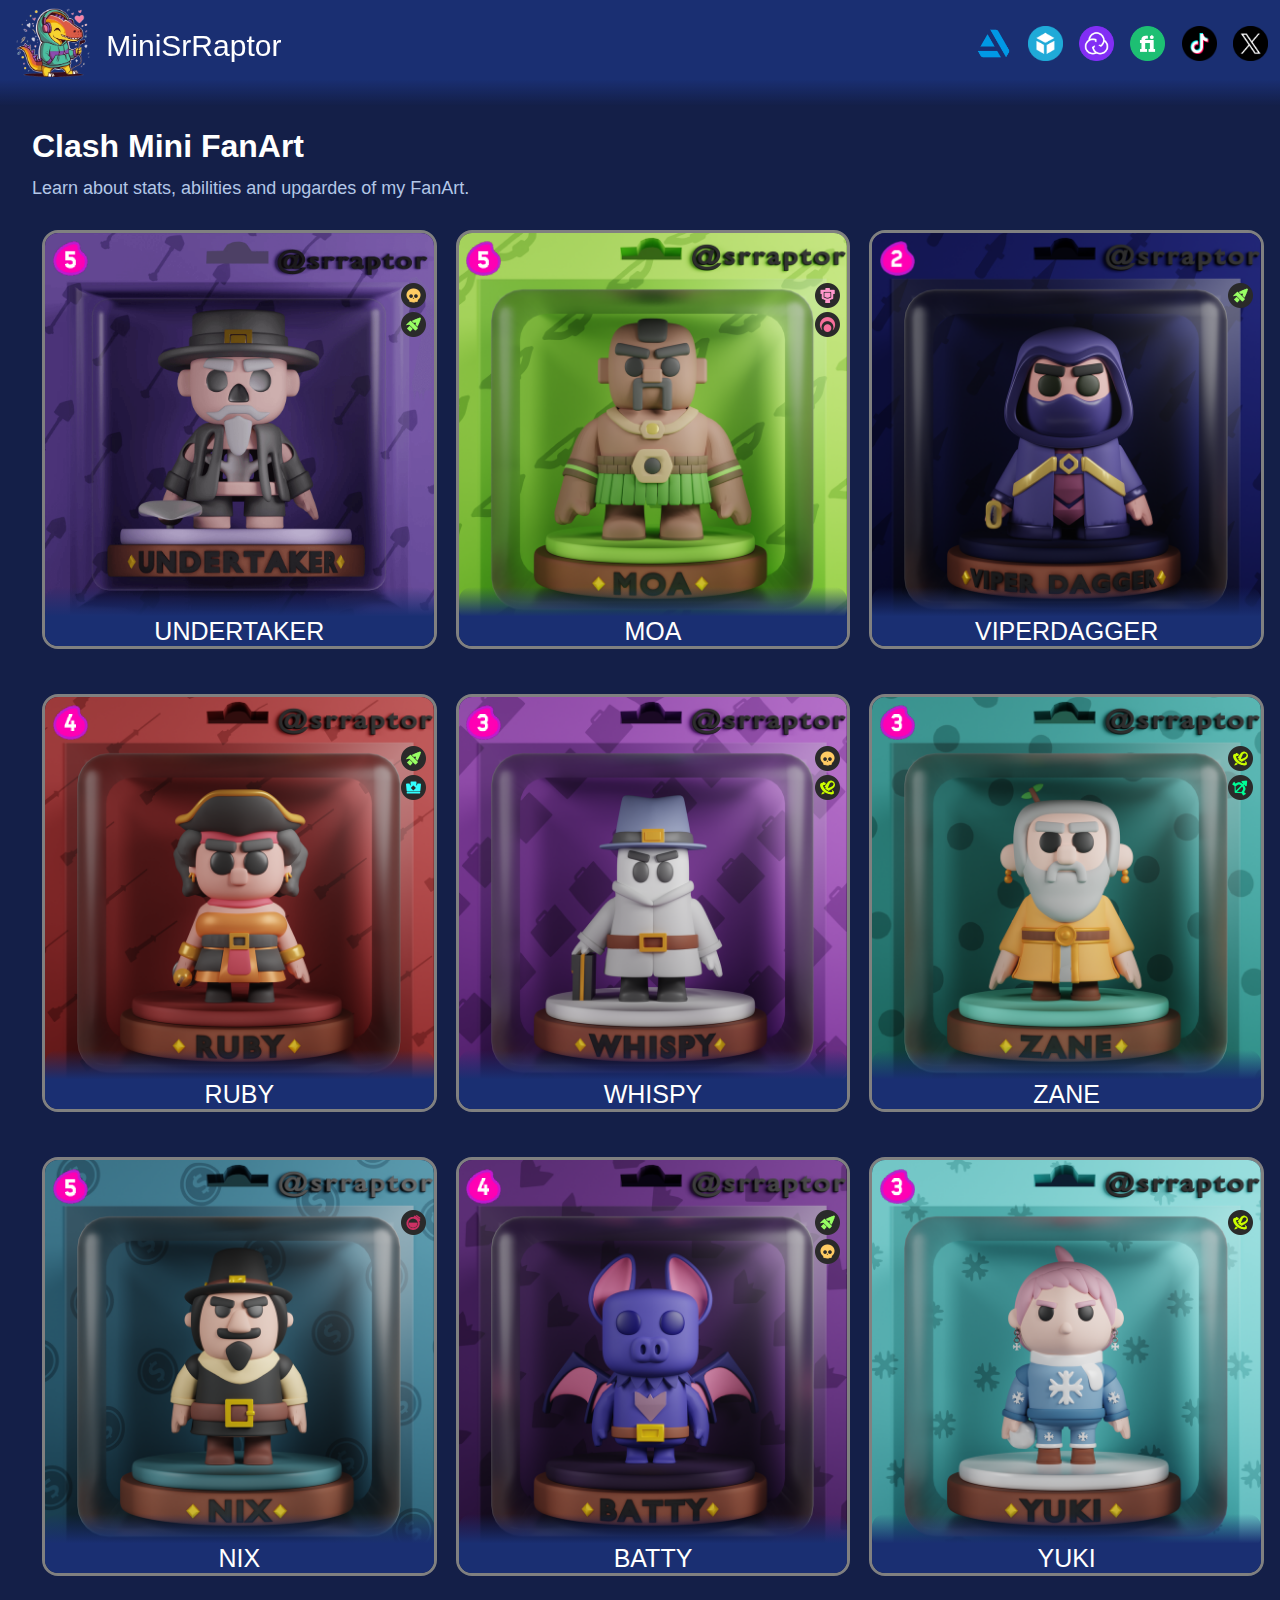
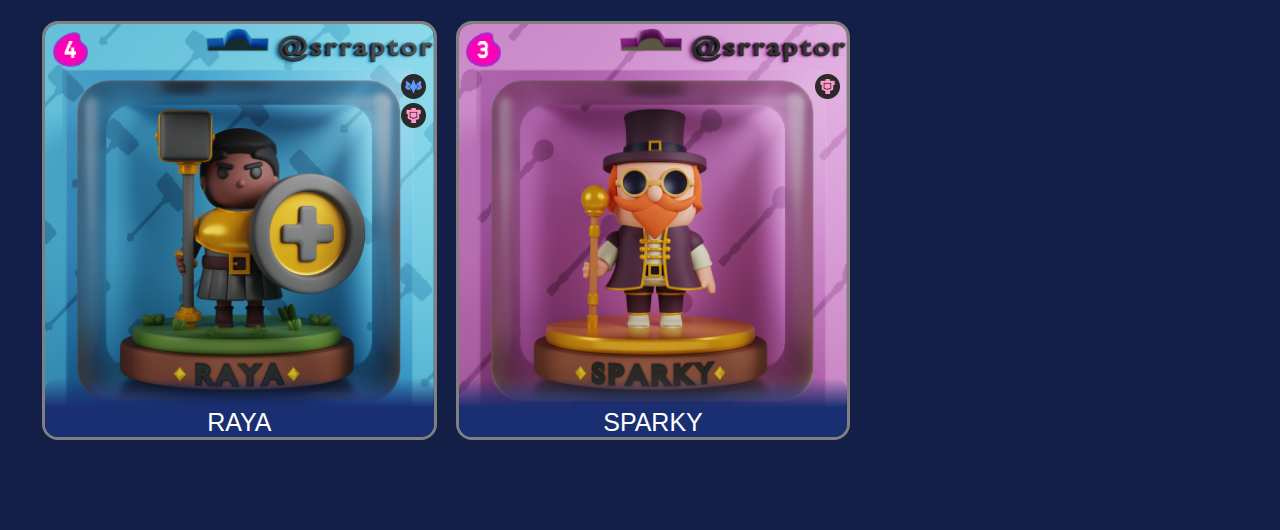
==== index.html @ 9aed003c "Initial Commit" ====
<!DOCTYPE html>
<html lang="en">
    <head>
        <meta charset="UTF-8">
        <meta name="viewport" content="width=device-width, initial-scale=1.0">
        <title>MiniSrRaptor</title>
        <link rel="stylesheet" href="style.css">
    </head>
    <body>
        <header>
            <nav>
                <ul>
                    <li><img src="img/Logo.png"></li>
                    <li>MiniSrRaptor</li>
                    <li class="socialnetwork-container">
                        <a href="https://www.artstation.com/minisrraptor"><img src="img/artstation.png" class="socialnetwork"></a>
                        <a href="https://sketchfab.com/minisrraptor/models"><img src="img/sketchfab.png" class="socialnetwork"></a>
                        <a href="https://cults3d.com/en/users/MiniSrRaptor/3d-models"><img src="img/cults3d.png" class="socialnetwork"></a>
                        <a href="https://www.fiverr.com/users/srraptor"><img src="img/fiverr.png" class="socialnetwork"></a>
                        <a href="https://www.tiktok.com/@minisrraptor2"><img src="img/tiktok.png" class="socialnetwork"></a>
                        <a href="https://twitter.com/MiniSrRaptor"><img src="img/x.png" class="socialnetwork"></a>
                    </li>
                </ul>
            </nav>
        </header>

        <main>
            <section>
                <h1>Clash Mini FanArt</h1>
                <p>Learn about stats, abilities and upgardes of my FanArt.</p>
            </section>

            <section id="miniBox">
                <div class="character">
                    <img src="img/Undertaker.png" class="mini">
                    <div class="elixir">
                        <img src="img/elixir5.png">
                    </div>
                    <div class="class">
                        <img src="img/undead.png">
                        <img src="img/rogue.png">
                    </div>
                    <div class="miniName">UNDERTAKER</div>
                </div>

                <div class="character">
                    <img src="img/Moa.png" class="mini">
                    <div class="elixir">
                        <img src="img/elixir5.png">
                    </div>
                    <div class="class">
                        <img src="img/clan.png">
                        <img src="img/specialist.png">
                    </div>
                    <div class="miniName">MOA</div>
                </div>

                <div class="character">
                    <img src="img/ViperDagger.png" class="mini">
                    <div class="elixir">
                        <img src="img/elixir2.png">
                    </div>
                    <div class="class">
                        <img src="img/rogue.png">
                    </div>
                    <div class="miniName">VIPERDAGGER</div>
                </div>

                <div class="character">
                    <img src="img/Ruby.png" class="mini">
                    <div class="elixir">
                        <img src="img/elixir4.png">
                    </div>
                    <div class="class">
                        <img src="img/rogue.png">
                        <img src="img/royal.png">
                    </div>
                    <div class="miniName">RUBY</div>
                </div>

                <div class="character">
                    <img src="img/Whispy.png" class="mini">
                    <div class="elixir">
                        <img src="img/elixir3.png">
                    </div>
                    <div class="class">
                        <img src="img/undead.png">
                        <img src="img/mage.png">
                    </div>
                    <div class="miniName">WHISPY</div>
                </div>

                <div class="character">
                    <img src="img/Zane.png" class="mini">
                    <div class="elixir">
                        <img src="img/elixir3.png">
                    </div>
                    <div class="class">
                        <img src="img/mage.png">
                        <img src="img/ranger.png">
                    </div>
                    <div class="miniName">ZANE</div>
                </div>

                <div class="character">
                    <img src="img/Nix.png" class="mini">
                    <div class="elixir">
                        <img src="img/elixir5.png">
                    </div>
                    <div class="class">
                        <img src="img/elixir.png">
                    </div>
                    <div class="miniName">NIX</div>
                </div>

                <div class="character">
                    <img src="img/Batty.png" class="mini">
                    <div class="elixir">
                        <img src="img/elixir4.png">
                    </div>
                    <div class="class">
                        <img src="img/rogue.png">
                        <img src="img/undead.png">
                    </div>
                    <div class="miniName">BATTY</div>
                </div>

                <div class="character">
                    <img src="img/Yuki.png" class="mini">
                    <div class="elixir">
                        <img src="img/elixir3.png">
                    </div>
                    <div class="class">
                        <img src="img/mage.png">
                    </div>
                    <div class="miniName">YUKI</div>
                </div>

                <div class="character">
                    <img src="img/Raya.png" class="mini">
                    <div class="elixir">
                        <img src="img/elixir4.png">
                    </div>
                    <div class="class">
                        <img src="img/saint.png">
                        <img src="img/clan.png">
                    </div>
                    <div class="miniName">RAYA</div>
                </div>

                <div class="character">
                    <img src="img/Sparky.png" class="mini">
                    <div class="elixir">
                        <img src="img/elixir3.png">
                    </div>
                    <div class="class">
                        <img src="img/clan.png">
                    </div>
                    <div class="miniName">SPARKY</div>
                </div>
            </section>
        </main>
    </body>
</html>
---- style.css ----
body{
    background-color: #141f48;
    font-family: star cartoon, Arial, sans-serif;
    margin: 0;
    padding: 0;
}
header{
    color: white;
    padding: 8px;
    position: fixed;
    width: 100%;
    height: 10%;
    background: linear-gradient(to bottom, #1a2f72 75%, transparent);
    z-index: 1;
}
nav ul{
    list-style: none;
    margin: 0px;
    padding: 0px;
    font-size: 30px;
}
ul img{
    width: 90px;
}
.socialnetwork-container {
    position: absolute;
    right: 0;
    margin-top: 18px;
    margin-right: 28px;
}
.socialnetwork {
    width: 35px;
    margin-left: 8px;
}
nav li{
    display:inline;
    vertical-align: middle;
}
nav a{
    color: white;
    text-decoration: none;
}
main{
    padding: 64px 32px;
}
section{
    margin-bottom: 16px;
    color:white;
}
main section:first-child{
    margin-top: 64px;
}
section p{
    color: #b3c7e7;
    margin-top: 0px;
}

h1{
    font-size: 32px;
    margin-bottom: 10px;
}
p{
    font-size: 18px;
    line-height: 1.5;
}
#miniBox{
    display: grid;
    grid-template-columns: repeat(auto-fill, minmax(290px, 1fr));
    grid-gap: 25px;
}
.character{
    width:  100%;
    margin: 10px;
    border: solid 3px grey;
    border-radius: 16px;
    position:relative;
}
.mini{
    width:  100%;
    border-radius: 13px;
    margin-bottom: 20px;
}
.class{
    border: none;
    position: absolute;
    display: flex;
    flex-direction: column;
    top:12%;
    right: 2%;
}
.class img{
    width: 25px;
    margin-left: 40px;
    margin-bottom: 4px;
}
.elixir{
    border: none;
    position: absolute;
    top: 2%;
    left: 2%;
}
.elixir img{
    width: 35px;
    margin-right: 40px;
}
.miniName{
    padding-top: 30px;
    text-align: center;
    position: absolute;
    font-size: 25px;
    border-radius: 13px;
    bottom: 0;
    width: 100%;
    background: linear-gradient(to top, #1a2f72 50%, transparent);
}
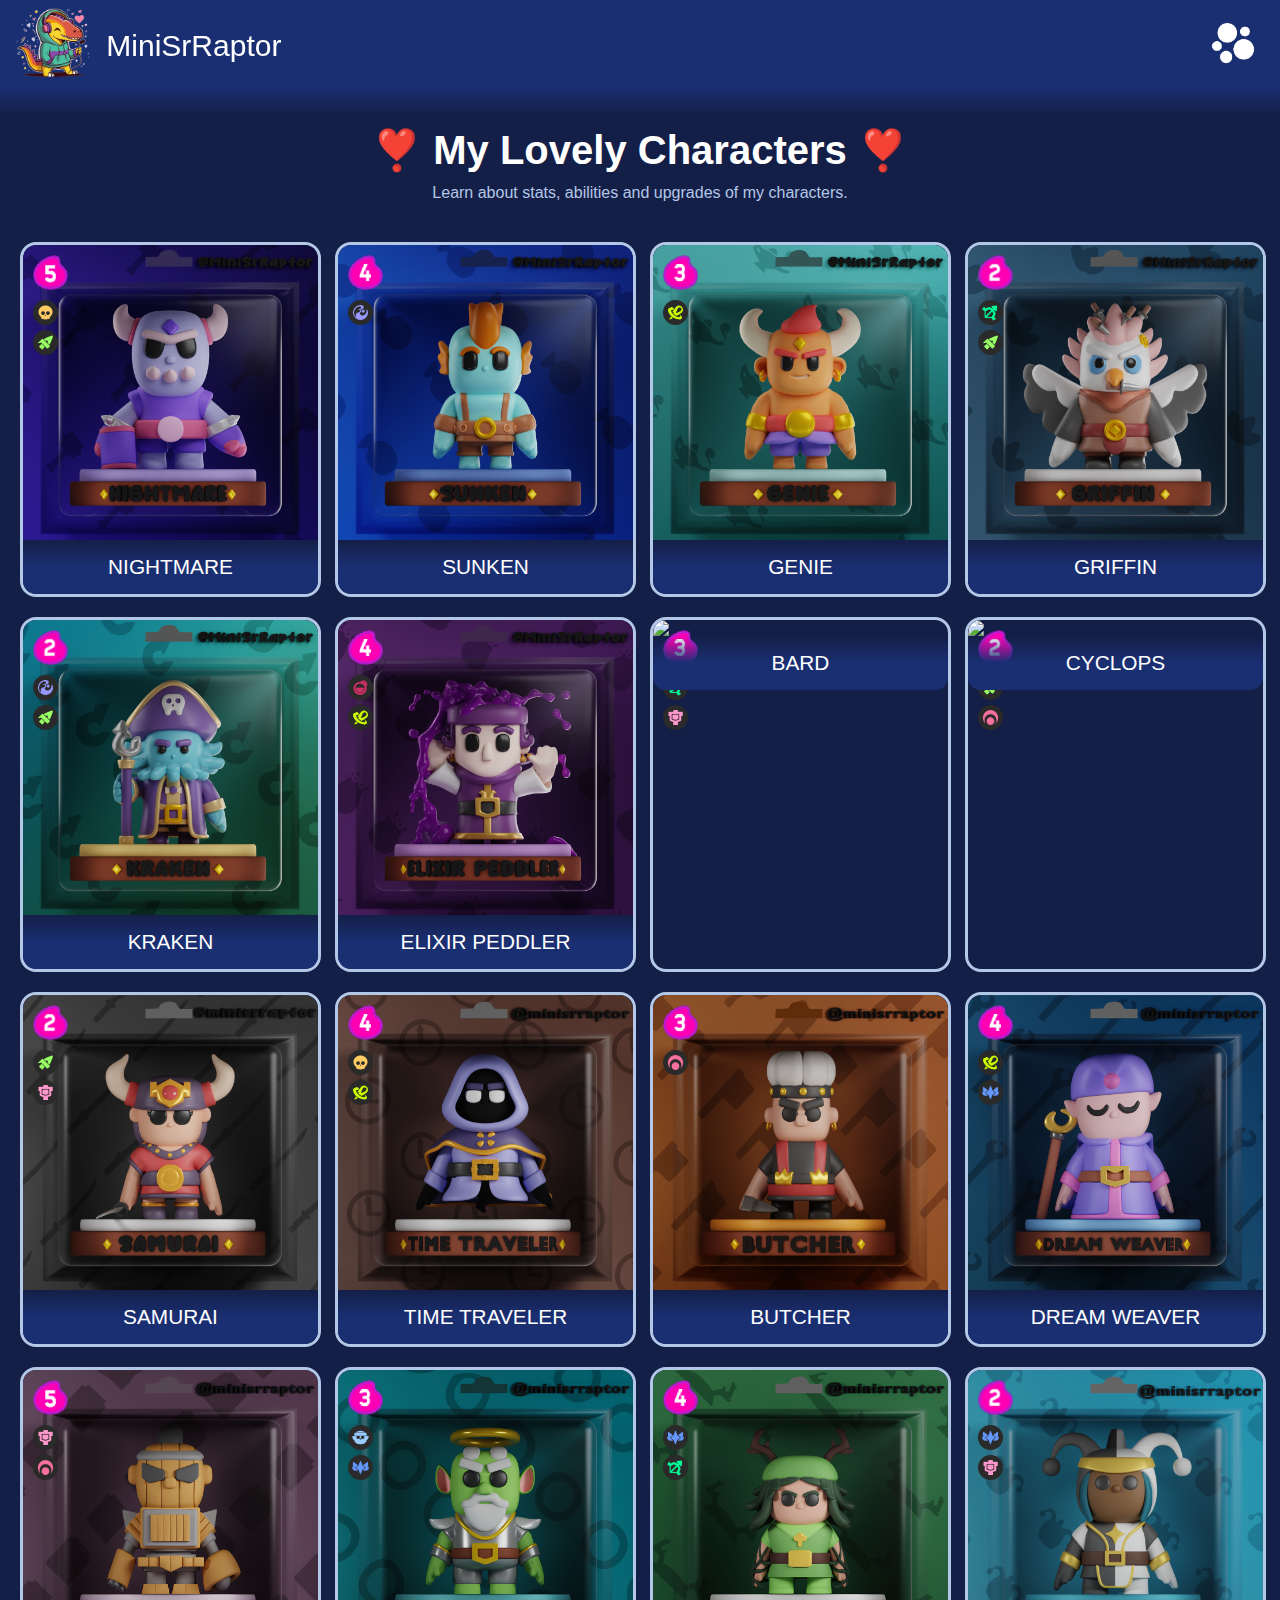
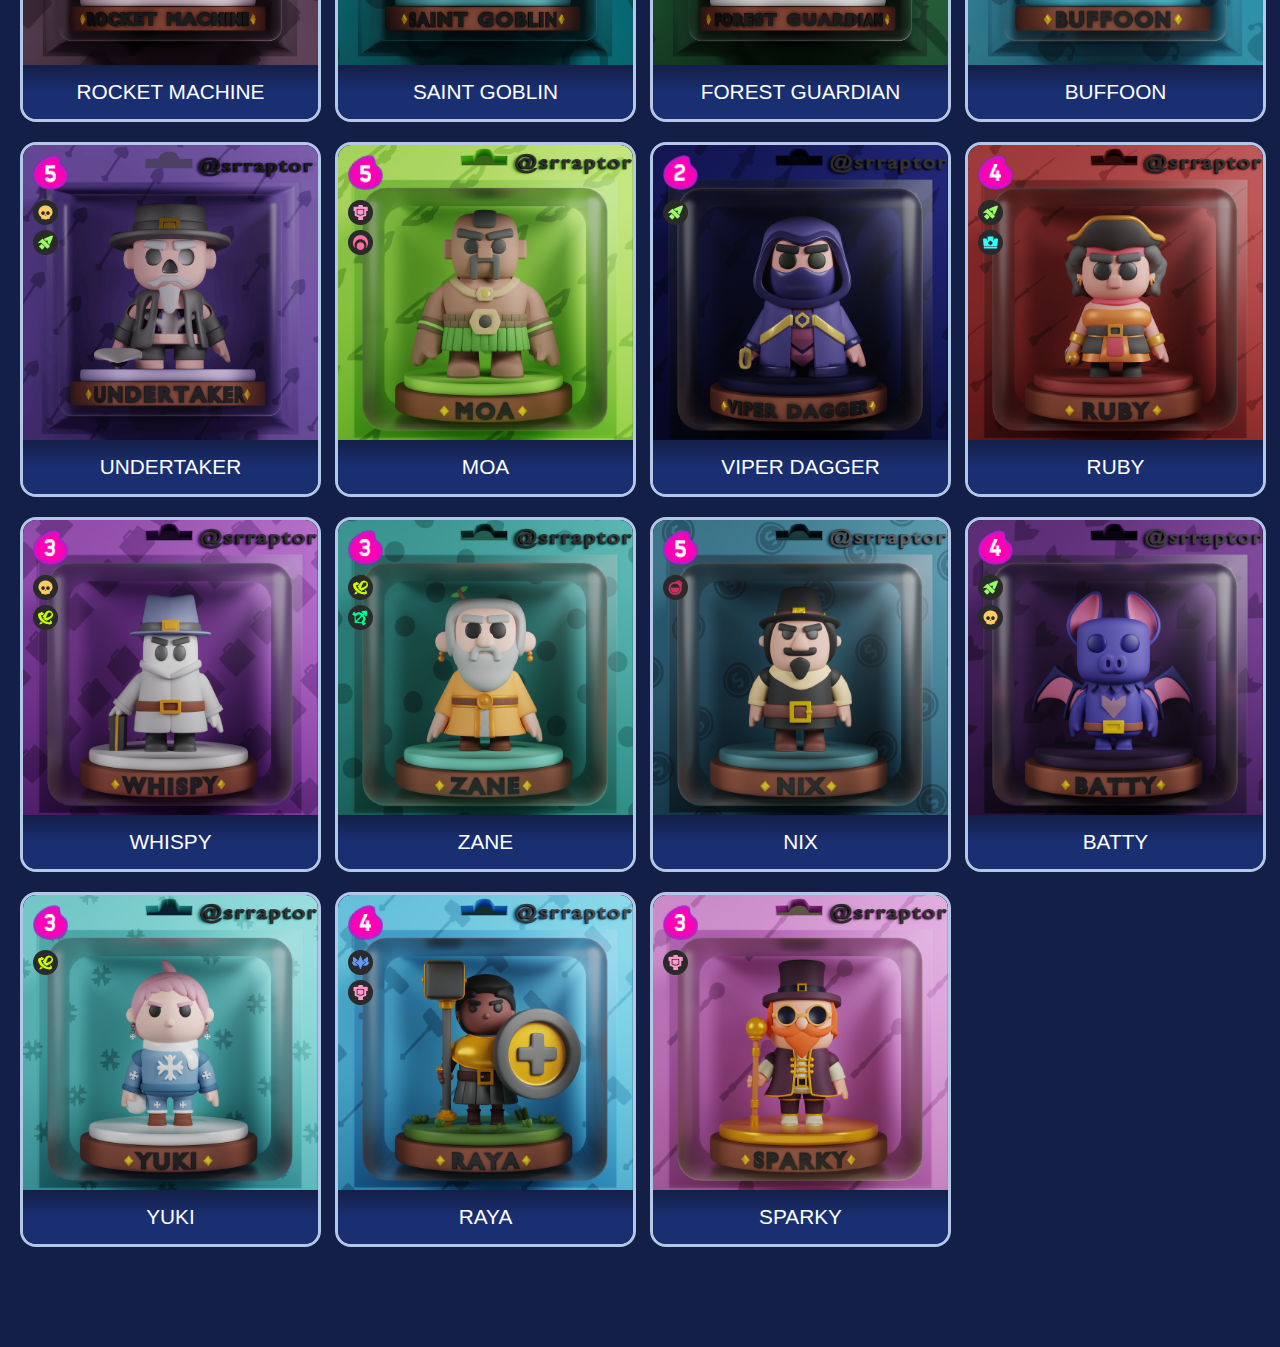
==== commit 357edaad: "Basic java funtionality to charge all characters" ====
--- a/index.html
+++ b/index.html
@@ -1,164 +1,232 @@
-<!DOCTYPE html>
-<html lang="en">
-    <head>
-        <meta charset="UTF-8">
-        <meta name="viewport" content="width=device-width, initial-scale=1.0">
-        <title>MiniSrRaptor</title>
-        <link rel="stylesheet" href="style.css">
-    </head>
-    <body>
-        <header>
-            <nav>
-                <ul>
-                    <li><img src="img/Logo.png"></li>
-                    <li>MiniSrRaptor</li>
-                    <li class="socialnetwork-container">
-                        <a href="https://www.artstation.com/minisrraptor"><img src="img/artstation.png" class="socialnetwork"></a>
-                        <a href="https://sketchfab.com/minisrraptor/models"><img src="img/sketchfab.png" class="socialnetwork"></a>
-                        <a href="https://cults3d.com/en/users/MiniSrRaptor/3d-models"><img src="img/cults3d.png" class="socialnetwork"></a>
-                        <a href="https://www.fiverr.com/users/srraptor"><img src="img/fiverr.png" class="socialnetwork"></a>
-                        <a href="https://www.tiktok.com/@minisrraptor2"><img src="img/tiktok.png" class="socialnetwork"></a>
-                        <a href="https://twitter.com/MiniSrRaptor"><img src="img/x.png" class="socialnetwork"></a>
-                    </li>
-                </ul>
-            </nav>
-        </header>
-
-        <main>
-            <section>
-                <h1>Clash Mini FanArt</h1>
-                <p>Learn about stats, abilities and upgardes of my FanArt.</p>
-            </section>
-
-            <section id="miniBox">
-                <div class="character">
-                    <img src="img/Undertaker.png" class="mini">
-                    <div class="elixir">
-                        <img src="img/elixir5.png">
-                    </div>
-                    <div class="class">
-                        <img src="img/undead.png">
-                        <img src="img/rogue.png">
-                    </div>
-                    <div class="miniName">UNDERTAKER</div>
-                </div>
-
-                <div class="character">
-                    <img src="img/Moa.png" class="mini">
-                    <div class="elixir">
-                        <img src="img/elixir5.png">
-                    </div>
-                    <div class="class">
-                        <img src="img/clan.png">
-                        <img src="img/specialist.png">
-                    </div>
-                    <div class="miniName">MOA</div>
-                </div>
-
-                <div class="character">
-                    <img src="img/ViperDagger.png" class="mini">
-                    <div class="elixir">
-                        <img src="img/elixir2.png">
-                    </div>
-                    <div class="class">
-                        <img src="img/rogue.png">
-                    </div>
-                    <div class="miniName">VIPERDAGGER</div>
-                </div>
-
-                <div class="character">
-                    <img src="img/Ruby.png" class="mini">
-                    <div class="elixir">
-                        <img src="img/elixir4.png">
-                    </div>
-                    <div class="class">
-                        <img src="img/rogue.png">
-                        <img src="img/royal.png">
-                    </div>
-                    <div class="miniName">RUBY</div>
-                </div>
-
-                <div class="character">
-                    <img src="img/Whispy.png" class="mini">
-                    <div class="elixir">
-                        <img src="img/elixir3.png">
-                    </div>
-                    <div class="class">
-                        <img src="img/undead.png">
-                        <img src="img/mage.png">
-                    </div>
-                    <div class="miniName">WHISPY</div>
-                </div>
-
-                <div class="character">
-                    <img src="img/Zane.png" class="mini">
-                    <div class="elixir">
-                        <img src="img/elixir3.png">
-                    </div>
-                    <div class="class">
-                        <img src="img/mage.png">
-                        <img src="img/ranger.png">
-                    </div>
-                    <div class="miniName">ZANE</div>
-                </div>
-
-                <div class="character">
-                    <img src="img/Nix.png" class="mini">
-                    <div class="elixir">
-                        <img src="img/elixir5.png">
-                    </div>
-                    <div class="class">
-                        <img src="img/elixir.png">
-                    </div>
-                    <div class="miniName">NIX</div>
-                </div>
-
-                <div class="character">
-                    <img src="img/Batty.png" class="mini">
-                    <div class="elixir">
-                        <img src="img/elixir4.png">
-                    </div>
-                    <div class="class">
-                        <img src="img/rogue.png">
-                        <img src="img/undead.png">
-                    </div>
-                    <div class="miniName">BATTY</div>
-                </div>
-
-                <div class="character">
-                    <img src="img/Yuki.png" class="mini">
-                    <div class="elixir">
-                        <img src="img/elixir3.png">
-                    </div>
-                    <div class="class">
-                        <img src="img/mage.png">
-                    </div>
-                    <div class="miniName">YUKI</div>
-                </div>
-
-                <div class="character">
-                    <img src="img/Raya.png" class="mini">
-                    <div class="elixir">
-                        <img src="img/elixir4.png">
-                    </div>
-                    <div class="class">
-                        <img src="img/saint.png">
-                        <img src="img/clan.png">
-                    </div>
-                    <div class="miniName">RAYA</div>
-                </div>
-
-                <div class="character">
-                    <img src="img/Sparky.png" class="mini">
-                    <div class="elixir">
-                        <img src="img/elixir3.png">
-                    </div>
-                    <div class="class">
-                        <img src="img/clan.png">
-                    </div>
-                    <div class="miniName">SPARKY</div>
-                </div>
-            </section>
-        </main>
-    </body>
+<!DOCTYPE html>
+<html lang="en">
+<head>
+    <meta charset="UTF-8">
+    <meta name="viewport" content="width=device-width, initial-scale=1.0">
+    <title>MiniSrRaptor</title>
+    <link rel="stylesheet" href="style.css">
+</head>
+<body>
+    <header>
+        <nav>
+            <ul>
+                <li><img src="img/Logo.png"></li>
+                <li>MiniSrRaptor</li>
+                <li><a href="https://beacons.ai/minisrraptor"><img src="img/beacons.png" class="socialnetwork"></a></li>
+            </ul>
+        </nav>
+    </header>
+
+    <main>
+        <section>
+            <h1>❣️ My Lovely Characters ❣️</h1>
+            <p>Learn about stats, abilities and upgrades of my characters.</p>
+        </section>
+        <section id="miniBox">
+            </section>
+    </main>
+
+    <script>
+        const characters = [
+            {
+                name: "NIGHTMARE",
+                img: "img/nightmare.png", 
+                elixir: "img/elixir5.png",
+                classes: ["img/undead.png", "img/rogue.png"] 
+            },
+            {
+                name: "SUNKEN",
+                img: "img/sunken.png", 
+                elixir: "img/elixir4.png",
+                classes: ["img/sea.png"] 
+            },
+            { 
+                name: "GENIE",
+                img: "img/genie.png", 
+                elixir: "img/elixir3.png",
+                classes: ["img/mage.png"] 
+            },
+            { 
+                name: "GRIFFIN",
+                img: "img/griffin.png", 
+                elixir: "img/elixir2.png",
+                classes: ["img/ranger.png", "img/rogue.png"] 
+            },
+            { 
+                name: "KRAKEN",
+                img: "img/kraken.png", 
+                elixir: "img/elixir2.png",
+                classes: ["img/sea.png", "img/rogue.png"] 
+            },
+            { 
+                name: "ELIXIR PEDDLER",
+                img: "img/ElixirPeddler.png",
+                elixir: "img/elixir4.png",
+                classes: ["img/elixir.png", "img/mage.png"] 
+            },
+            { 
+                name: "BARD",
+                img: "img/bard.png",
+                elixir: "img/elixir3.png",
+                classes: ["img/ranger.png", "img/clan.png"] 
+            },
+            { 
+                name: "CYCLOPS",
+                img: "img/cyclops.png",
+                elixir: "img/elixir2.png",
+                classes: ["img/rogue.png", "img/specialist.png"] 
+            },
+            { 
+                name: "SAMURAI",
+                img: "img/Samurai.png",
+                elixir: "img/elixir2.png",
+                classes: ["img/rogue.png", "img/clan.png"] 
+            },
+            { 
+                name: "TIME TRAVELER",
+                img: "img/TimeTraveler.png",
+                elixir: "img/elixir4.png",
+                classes: ["img/undead.png", "img/mage.png"] 
+            },
+            { 
+                name: "BUTCHER",
+                img: "img/Butcher.png",
+                elixir: "img/elixir3.png",
+                classes: ["img/specialist.png"] 
+            },
+            { 
+                name: "DREAM WEAVER",
+                img: "img/DreamWeaver.png", 
+                elixir: "img/elixir4.png",
+                classes: ["img/mage.png", "img/saint.png"] 
+            },
+            { 
+                name: "ROCKET MACHINE",
+                img: "img/RocketMachine.png",
+                elixir: "img/elixir5.png",
+                classes: ["img/clan.png", "img/specialist.png"] 
+            },
+            { 
+                name: "SAINT GOBLIN",
+                img: "img/SaintGoblin.png",
+                elixir: "img/elixir3.png",
+                classes: ["img/goblin.png", "img/saint.png"] 
+            },
+            { 
+                name: "FOREST GUARDIAN",
+                img: "img/ForestGuardian.png",
+                elixir: "img/elixir4.png",
+                classes: ["img/saint.png", "img/ranger.png"] 
+            },
+            { 
+                name: "BUFFOON",
+                img: "img/Buffoon.png",
+                elixir: "img/elixir2.png",
+                classes: ["img/saint.png", "img/clan.png"] 
+            },
+            { 
+                name: "UNDERTAKER",
+                img: "img/Undertaker.png",
+                elixir: "img/elixir5.png",
+                classes: ["img/undead.png", "img/rogue.png"] 
+            },
+            { 
+                name: "MOA",
+                img: "img/Moa.png",
+                elixir: "img/elixir5.png",
+                classes: ["img/clan.png", "img/specialist.png"] 
+            },
+            { 
+                name: "VIPER DAGGER",
+                img: "img/ViperDagger.png", 
+                elixir: "img/elixir2.png",
+                classes: ["img/rogue.png"] 
+            },
+            { 
+                name: "RUBY",
+                img: "img/Ruby.png", 
+                elixir: "img/elixir4.png",
+                classes: ["img/rogue.png", "img/royal.png"] 
+            },
+            { 
+                name: "WHISPY",
+                img: "img/Whispy.png", 
+                elixir: "img/elixir3.png",
+                classes: ["img/undead.png", "img/mage.png"] 
+            },
+            { 
+                name: "ZANE",
+                img: "img/Zane.png", 
+                elixir: "img/elixir3.png",
+                classes: ["img/mage.png", "img/ranger.png"] 
+            },
+            { 
+                name: "NIX",
+                img: "img/Nix.png",
+                elixir: "img/elixir5.png",
+                classes: ["img/elixir.png"] 
+            },
+            { 
+                name: "BATTY",
+                img: "img/Batty.png",
+                elixir: "img/elixir4.png",
+                classes: ["img/rogue.png", "img/undead.png"] 
+            },
+            { 
+                name: "YUKI",
+                img: "img/Yuki.png", 
+                elixir: "img/elixir3.png",
+                classes: ["img/mage.png"] 
+            },
+            { 
+                name: "RAYA",
+                img: "img/Raya.png", 
+                elixir: "img/elixir4.png",
+                classes: ["img/saint.png", "img/clan.png"] 
+            },
+            { 
+                name: "SPARKY",
+                img: "img/Sparky.png", 
+                elixir: "img/elixir3.png",
+                classes: ["img/clan.png"] 
+            }
+        ];
+
+        const miniBox = document.getElementById('miniBox');
+
+        characters.forEach(character => {
+            const characterLink = document.createElement('a');
+            characterLink.href = `character.html?name=${encodeURIComponent(character.name)}`; 
+            characterLink.classList.add('character');
+
+            const img = document.createElement('img');
+            img.src = character.img;
+            img.classList.add('mini');
+            characterLink.appendChild(img);
+
+            const elixirDiv = document.createElement('div');
+            elixirDiv.classList.add('elixir');
+            const elixirImg = document.createElement('img');
+            elixirImg.src = character.elixir;
+            elixirDiv.appendChild(elixirImg);
+            characterLink.appendChild(elixirDiv);
+
+            const classesDiv = document.createElement('div');
+            classesDiv.classList.add('class');
+            character.classes.forEach(classImgSrc => {
+                const classImg = document.createElement('img');
+                classImg.src = classImgSrc;
+                classesDiv.appendChild(classImg);
+            });
+            characterLink.appendChild(classesDiv);
+
+            const nameDiv = document.createElement('div');
+            nameDiv.classList.add('miniName');
+            nameDiv.textContent = character.name;
+            characterLink.appendChild(nameDiv);
+
+            miniBox.appendChild(characterLink);
+        });
+    </script>
+</body>
 </html>--- a/style.css
+++ b/style.css
@@ -1,115 +1,125 @@
-body{
-    background-color: #141f48;
-    font-family: star cartoon, Arial, sans-serif;
-    margin: 0;
-    padding: 0;
-}
-header{
-    color: white;
-    padding: 8px;
-    position: fixed;
-    width: 100%;
-    height: 10%;
-    background: linear-gradient(to bottom, #1a2f72 75%, transparent);
-    z-index: 1;
-}
-nav ul{
-    list-style: none;
-    margin: 0px;
-    padding: 0px;
-    font-size: 30px;
-}
-ul img{
-    width: 90px;
-}
-.socialnetwork-container {
-    position: absolute;
-    right: 0;
-    margin-top: 18px;
-    margin-right: 28px;
-}
-.socialnetwork {
-    width: 35px;
-    margin-left: 8px;
-}
-nav li{
-    display:inline;
-    vertical-align: middle;
-}
-nav a{
-    color: white;
-    text-decoration: none;
-}
-main{
-    padding: 64px 32px;
-}
-section{
-    margin-bottom: 16px;
-    color:white;
-}
-main section:first-child{
-    margin-top: 64px;
-}
-section p{
-    color: #b3c7e7;
-    margin-top: 0px;
-}
-
-h1{
-    font-size: 32px;
-    margin-bottom: 10px;
-}
-p{
-    font-size: 18px;
-    line-height: 1.5;
-}
-#miniBox{
-    display: grid;
-    grid-template-columns: repeat(auto-fill, minmax(290px, 1fr));
-    grid-gap: 25px;
-}
-.character{
-    width:  100%;
-    margin: 10px;
-    border: solid 3px grey;
-    border-radius: 16px;
-    position:relative;
-}
-.mini{
-    width:  100%;
-    border-radius: 13px;
-    margin-bottom: 20px;
-}
-.class{
-    border: none;
-    position: absolute;
-    display: flex;
-    flex-direction: column;
-    top:12%;
-    right: 2%;
-}
-.class img{
-    width: 25px;
-    margin-left: 40px;
-    margin-bottom: 4px;
-}
-.elixir{
-    border: none;
-    position: absolute;
-    top: 2%;
-    left: 2%;
-}
-.elixir img{
-    width: 35px;
-    margin-right: 40px;
-}
-.miniName{
-    padding-top: 30px;
-    text-align: center;
-    position: absolute;
-    font-size: 25px;
-    border-radius: 13px;
-    bottom: 0;
-    width: 100%;
-    background: linear-gradient(to top, #1a2f72 50%, transparent);
+/* style.css - Main Page */
+
+body{
+    background-color: #141f48; /* Back to the original dark blue */
+    font-family: 'star cartoon', Arial, sans-serif;
+    margin: 0;
+    padding: 0;
+    color: white; 
+}
+
+/*Nav*/
+header{
+    color: white;
+    padding: 8px;
+    position: fixed;
+    width: 100%;
+    height: 100px;
+    background: linear-gradient(to bottom, #1a2f72 75%, transparent);
+    z-index: 1;
+}
+nav ul{
+    list-style: none;
+    margin: 0px;
+    padding: 0px;
+    font-size: 30px;
+}
+ul img{
+    width: 90px;
+}
+.socialnetwork{
+    position: absolute;
+    right: 0;
+    margin-top: 0px;
+    margin-right: 28px;
+    width: 70px;
+    margin-left: 8px;
+}
+nav li{
+    display:inline;
+    vertical-align: middle;
+}
+a{
+    color: white;
+    text-decoration: none;
+}
+
+main {
+    padding: 100px 20px; 
+}
+
+/* Center the introductory text */
+section:first-child {
+    text-align: center; 
+    margin-bottom: 40px; /* Increased margin */
+}
+
+section p {
+    color: #b3c7e7;
+    margin-top: 8px;
+}
+
+h1 {
+    font-size: 2.5em; 
+    margin-bottom: 10px;
+}
+
+/* Character Grid */
+#miniBox {
+    display: grid;
+    grid-template-columns: repeat(auto-fit, minmax(250px, 1fr));
+    grid-gap: 20px;
+}
+
+/* Character Card - Keep most of the previous styles */
+.character {
+    width: 100%;
+    border: 3px solid #b3c7e7;
+    border-radius: 16px;
+    position: relative;
+    text-align: center; 
+    overflow: hidden;
+    transition: transform 0.3s ease;
+}
+
+.character:hover {
+    transform: translateY(-8px); /* More lift on hover */
+}
+
+.mini {
+    width: 100%;
+    display: block; 
+    border-radius: 13px 13px 0 0;
+}
+
+.class {
+    position: absolute;
+    top: 50px;
+    left: 10px;
+    display: flex;
+    flex-direction: column;
+}
+
+.class img {
+    width: 25px;
+    margin-top: 5px;
+}
+
+.elixir {
+    position: absolute;
+    top: 10px;
+    left: 10px;
+}
+
+.elixir img {
+    width: 35px;
+}
+
+.miniName {
+    padding: 15px; 
+    font-size: 1.3em;
+    border-radius: 0 0 13px 13px; 
+    background: linear-gradient(to top, #1a2f72 50%, transparent);
+    position: relative;
+    width: auto;
 }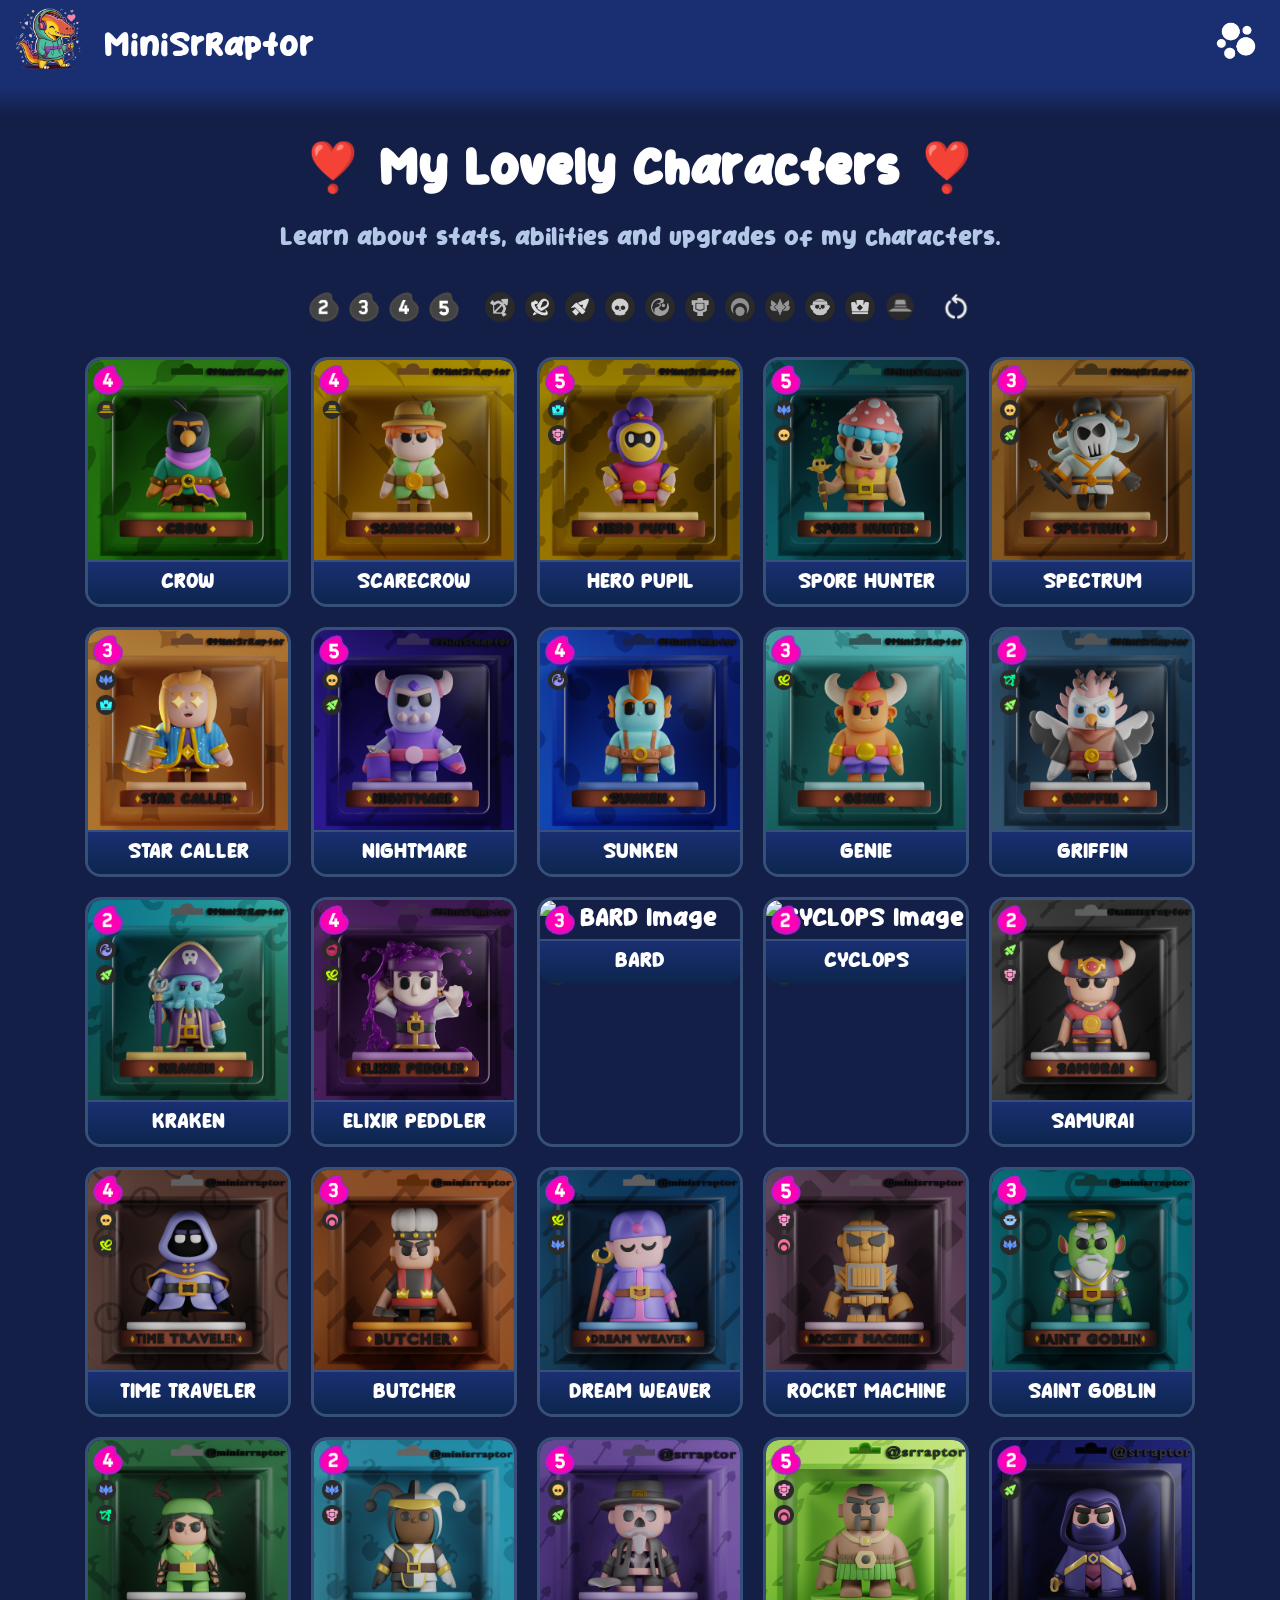
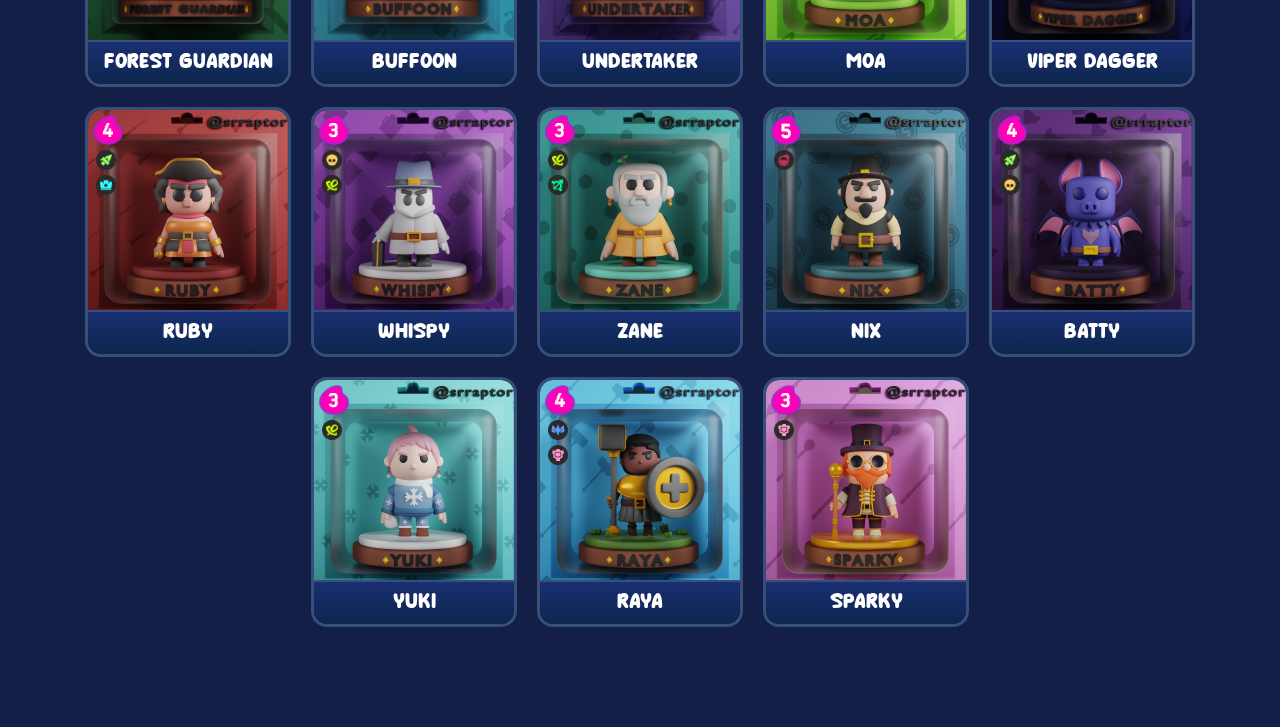
==== commit 0e00dd63: "add automatically characters add on json, new css, new distribution and filters" ====
--- a/index.html
+++ b/index.html
@@ -10,223 +10,43 @@
     <header>
         <nav>
             <ul>
-                <li><img src="img/Logo.png"></li>
-                <li>MiniSrRaptor</li>
-                <li><a href="https://beacons.ai/minisrraptor"><img src="img/beacons.png" class="socialnetwork"></a></li>
+                <li><a href="#" onclick="location.reload();"><img src="img/Logo.png" alt="Logo"></a></li>
+                <li><a href="#" onclick="location.reload();">MiniSrRaptor</a></li>
+                <li><a href="https://beacons.ai/minisrraptor"><img src="img/beacons.png" class="socialnetwork" alt="Beacons"></a></li>
             </ul>
         </nav>
     </header>
-
     <main>
         <section>
             <h1>❣️ My Lovely Characters ❣️</h1>
             <p>Learn about stats, abilities and upgrades of my characters.</p>
         </section>
-        <section id="miniBox">
-            </section>
+        <div class="filters">
+            <div class="filter-icons" id="elixir-filters">
+                <img src="img/elixir2.png" class="filter-icon" data-filter="elixir2" alt="Elixir 2">
+                <img src="img/elixir3.png" class="filter-icon" data-filter="elixir3" alt="Elixir 3">
+                <img src="img/elixir4.png" class="filter-icon" data-filter="elixir4" alt="Elixir 4">
+                <img src="img/elixir5.png" class="filter-icon" data-filter="elixir5" alt="Elixir 5">
+            </div>
+            <div class="filter-icons" id="class-filters">
+                <img src="img/ranger.png" class="filter-icon" data-filter="ranger" alt="Ranger">
+                <img src="img/mage.png" class="filter-icon" data-filter="mage" alt="Mage">
+                <img src="img/rogue.png" class="filter-icon" data-filter="rogue" alt="Rogue">
+                <img src="img/undead.png" class="filter-icon" data-filter="undead" alt="Undead">
+                <img src="img/sea.png" class="filter-icon" data-filter="sea" alt="Sea">
+                <img src="img/clan.png" class="filter-icon" data-filter="clan" alt="Clan">
+                <img src="img/specialist.png" class="filter-icon" data-filter="specialist" alt="Specialist">
+                <img src="img/saint.png" class="filter-icon" data-filter="saint" alt="Saint">
+                <img src="img/goblin.png" class="filter-icon" data-filter="goblin" alt="Goblin">
+                <img src="img/royal.png" class="filter-icon" data-filter="royal" alt="Royal">
+                <img src="img/villager.png" class="filter-icon" data-filter="villager" alt="Villager">
+            </div>
+            <div class="filter-icons" id="reset-filters">
+                <img src="img/reset.png" class="filter-icon" data-filter="reset" alt="Reset Filters">
+            </div>
+        </div>
+        <section id="miniBox"></section>
     </main>
-
-    <script>
-        const characters = [
-            {
-                name: "NIGHTMARE",
-                img: "img/nightmare.png", 
-                elixir: "img/elixir5.png",
-                classes: ["img/undead.png", "img/rogue.png"] 
-            },
-            {
-                name: "SUNKEN",
-                img: "img/sunken.png", 
-                elixir: "img/elixir4.png",
-                classes: ["img/sea.png"] 
-            },
-            { 
-                name: "GENIE",
-                img: "img/genie.png", 
-                elixir: "img/elixir3.png",
-                classes: ["img/mage.png"] 
-            },
-            { 
-                name: "GRIFFIN",
-                img: "img/griffin.png", 
-                elixir: "img/elixir2.png",
-                classes: ["img/ranger.png", "img/rogue.png"] 
-            },
-            { 
-                name: "KRAKEN",
-                img: "img/kraken.png", 
-                elixir: "img/elixir2.png",
-                classes: ["img/sea.png", "img/rogue.png"] 
-            },
-            { 
-                name: "ELIXIR PEDDLER",
-                img: "img/ElixirPeddler.png",
-                elixir: "img/elixir4.png",
-                classes: ["img/elixir.png", "img/mage.png"] 
-            },
-            { 
-                name: "BARD",
-                img: "img/bard.png",
-                elixir: "img/elixir3.png",
-                classes: ["img/ranger.png", "img/clan.png"] 
-            },
-            { 
-                name: "CYCLOPS",
-                img: "img/cyclops.png",
-                elixir: "img/elixir2.png",
-                classes: ["img/rogue.png", "img/specialist.png"] 
-            },
-            { 
-                name: "SAMURAI",
-                img: "img/Samurai.png",
-                elixir: "img/elixir2.png",
-                classes: ["img/rogue.png", "img/clan.png"] 
-            },
-            { 
-                name: "TIME TRAVELER",
-                img: "img/TimeTraveler.png",
-                elixir: "img/elixir4.png",
-                classes: ["img/undead.png", "img/mage.png"] 
-            },
-            { 
-                name: "BUTCHER",
-                img: "img/Butcher.png",
-                elixir: "img/elixir3.png",
-                classes: ["img/specialist.png"] 
-            },
-            { 
-                name: "DREAM WEAVER",
-                img: "img/DreamWeaver.png", 
-                elixir: "img/elixir4.png",
-                classes: ["img/mage.png", "img/saint.png"] 
-            },
-            { 
-                name: "ROCKET MACHINE",
-                img: "img/RocketMachine.png",
-                elixir: "img/elixir5.png",
-                classes: ["img/clan.png", "img/specialist.png"] 
-            },
-            { 
-                name: "SAINT GOBLIN",
-                img: "img/SaintGoblin.png",
-                elixir: "img/elixir3.png",
-                classes: ["img/goblin.png", "img/saint.png"] 
-            },
-            { 
-                name: "FOREST GUARDIAN",
-                img: "img/ForestGuardian.png",
-                elixir: "img/elixir4.png",
-                classes: ["img/saint.png", "img/ranger.png"] 
-            },
-            { 
-                name: "BUFFOON",
-                img: "img/Buffoon.png",
-                elixir: "img/elixir2.png",
-                classes: ["img/saint.png", "img/clan.png"] 
-            },
-            { 
-                name: "UNDERTAKER",
-                img: "img/Undertaker.png",
-                elixir: "img/elixir5.png",
-                classes: ["img/undead.png", "img/rogue.png"] 
-            },
-            { 
-                name: "MOA",
-                img: "img/Moa.png",
-                elixir: "img/elixir5.png",
-                classes: ["img/clan.png", "img/specialist.png"] 
-            },
-            { 
-                name: "VIPER DAGGER",
-                img: "img/ViperDagger.png", 
-                elixir: "img/elixir2.png",
-                classes: ["img/rogue.png"] 
-            },
-            { 
-                name: "RUBY",
-                img: "img/Ruby.png", 
-                elixir: "img/elixir4.png",
-                classes: ["img/rogue.png", "img/royal.png"] 
-            },
-            { 
-                name: "WHISPY",
-                img: "img/Whispy.png", 
-                elixir: "img/elixir3.png",
-                classes: ["img/undead.png", "img/mage.png"] 
-            },
-            { 
-                name: "ZANE",
-                img: "img/Zane.png", 
-                elixir: "img/elixir3.png",
-                classes: ["img/mage.png", "img/ranger.png"] 
-            },
-            { 
-                name: "NIX",
-                img: "img/Nix.png",
-                elixir: "img/elixir5.png",
-                classes: ["img/elixir.png"] 
-            },
-            { 
-                name: "BATTY",
-                img: "img/Batty.png",
-                elixir: "img/elixir4.png",
-                classes: ["img/rogue.png", "img/undead.png"] 
-            },
-            { 
-                name: "YUKI",
-                img: "img/Yuki.png", 
-                elixir: "img/elixir3.png",
-                classes: ["img/mage.png"] 
-            },
-            { 
-                name: "RAYA",
-                img: "img/Raya.png", 
-                elixir: "img/elixir4.png",
-                classes: ["img/saint.png", "img/clan.png"] 
-            },
-            { 
-                name: "SPARKY",
-                img: "img/Sparky.png", 
-                elixir: "img/elixir3.png",
-                classes: ["img/clan.png"] 
-            }
-        ];
-
-        const miniBox = document.getElementById('miniBox');
-
-        characters.forEach(character => {
-            const characterLink = document.createElement('a');
-            characterLink.href = `character.html?name=${encodeURIComponent(character.name)}`; 
-            characterLink.classList.add('character');
-
-            const img = document.createElement('img');
-            img.src = character.img;
-            img.classList.add('mini');
-            characterLink.appendChild(img);
-
-            const elixirDiv = document.createElement('div');
-            elixirDiv.classList.add('elixir');
-            const elixirImg = document.createElement('img');
-            elixirImg.src = character.elixir;
-            elixirDiv.appendChild(elixirImg);
-            characterLink.appendChild(elixirDiv);
-
-            const classesDiv = document.createElement('div');
-            classesDiv.classList.add('class');
-            character.classes.forEach(classImgSrc => {
-                const classImg = document.createElement('img');
-                classImg.src = classImgSrc;
-                classesDiv.appendChild(classImg);
-            });
-            characterLink.appendChild(classesDiv);
-
-            const nameDiv = document.createElement('div');
-            nameDiv.classList.add('miniName');
-            nameDiv.textContent = character.name;
-            characterLink.appendChild(nameDiv);
-
-            miniBox.appendChild(characterLink);
-        });
-    </script>
+    <script src="script.js"></script>
 </body>
 </html>--- a/style.css
+++ b/style.css
@@ -1,11 +1,45 @@
-/* style.css - Main Page */
-
-body{
-    background-color: #141f48; /* Back to the original dark blue */
-    font-family: 'star cartoon', Arial, sans-serif;
+@font-face {
+    font-family: StarCartoon;
+    src: url('fonts/StarCartoon.ttf'), url('fonts/StarCartoon.ttf') format('truetype');
+}
+
+body {
+    background-color: #141f48;
+    font-family: 'StarCartoon', 'sans-serif';
     margin: 0;
     padding: 0;
-    color: white; 
+    color: white;
+    line-height: 1.6;
+    position: relative;
+    overflow: auto; /* Ensure scrolling is enabled */
+}
+
+body::before {
+    content: "";
+    position: fixed; /* Fixed positioning to cover the viewport */
+    top: -50%;
+    left: -50%;
+    width: 200%;
+    height: 200%;
+    background-image: var(--dynamic-pattern);
+    background-size: 5rem;
+    background-repeat: repeat;
+    transform: rotate(45deg);
+    filter: grayscale(100%);
+    transform-origin: center center;
+    opacity: 0.25; /* Set opacity to 25% */
+    z-index: -1; /* Ensure the background is behind other content */
+    transition: background-image 0.5s ease-in-out; /* Smooth transition for background image */
+    animation: movePattern 30s linear infinite;
+}
+
+@keyframes movePattern {
+    0% {
+        background-position: 0 0;
+    }
+    100% {
+        background-position: 0px 200px;
+    }
 }
 
 /*Nav*/
@@ -22,22 +56,26 @@
     list-style: none;
     margin: 0px;
     padding: 0px;
-    font-size: 30px;
+    font-size: 2rem;
+    display: flex;
+    align-items: center;
 }
 ul img{
-    width: 90px;
+    width: 5rem;
 }
 .socialnetwork{
     position: absolute;
     right: 0;
-    margin-top: 0px;
-    margin-right: 28px;
-    width: 70px;
-    margin-left: 8px;
+    top: 35%;
+    transform: translateY(-50%);
+    margin-right: 1.75rem;
+    width: 4rem;
+    margin-left: 0.5rem;
 }
 nav li{
-    display:inline;
-    vertical-align: middle;
+    display: inline-flex;
+    align-items: center;
+    margin-right: 1rem;
 }
 a{
     color: white;
@@ -45,81 +83,174 @@
 }
 
 main {
-    padding: 100px 20px; 
+    padding: 6.25rem 1.25rem; 
+    max-width: 1200px;
+    margin: 0 auto;
 }
 
 /* Center the introductory text */
 section:first-child {
     text-align: center; 
-    margin-bottom: 40px; /* Increased margin */
+    margin-bottom: 2.5rem;
 }
 
 section p {
     color: #b3c7e7;
-    margin-top: 8px;
+    margin-top: 0.5rem;
+    font-size: 1.5rem; 
 }
 
 h1 {
-    font-size: 2.5em; 
-    margin-bottom: 10px;
+    font-size: 3rem; 
+    margin-bottom: 0.625rem;
 }
 
 /* Character Grid */
 #miniBox {
-    display: grid;
-    grid-template-columns: repeat(auto-fit, minmax(250px, 1fr));
-    grid-gap: 20px;
-}
-
-/* Character Card - Keep most of the previous styles */
+    display: flex; 
+    flex-wrap: wrap;
+    justify-content: center;
+    gap: 1.25rem;
+    font-size: 1.5rem;
+    margin: 0 1.25rem;
+}
+
+/* Character Card */
 .character {
-    width: 100%;
-    border: 3px solid #b3c7e7;
-    border-radius: 16px;
+    flex: 1 1 12.5rem;
+    max-width: 12.5rem;
+    border: 0.2rem solid #375079;
+    border-radius: 1rem;
     position: relative;
     text-align: center; 
     overflow: hidden;
-    transition: transform 0.3s ease;
+    transition: transform 0.3s ease, box-shadow 0.3s ease;
 }
 
 .character:hover {
-    transform: translateY(-8px); /* More lift on hover */
+    transform: translateY(-0.5rem);
+    box-shadow: 0 0.5rem 1rem rgba(0, 0, 0, 0.3);
+}
+
+.character:hover ~ body {
+    background-image: url('img/character_pattern.png');
 }
 
 .mini {
     width: 100%;
     display: block; 
-    border-radius: 13px 13px 0 0;
+    border-radius: 0.8125rem 0.8125rem 0 0;
 }
 
 .class {
     position: absolute;
-    top: 50px;
-    left: 10px;
+    top: 2.1875rem;
+    left: 0.5rem;
     display: flex;
     flex-direction: column;
 }
 
 .class img {
-    width: 25px;
-    margin-top: 5px;
+    width: 1.25rem;
+    margin-top: 0.3125rem;
 }
 
 .elixir {
     position: absolute;
-    top: 10px;
-    left: 10px;
+    top: 0.3125rem;
+    left: 0.3125rem;
 }
 
 .elixir img {
-    width: 35px;
+    width: 1.875rem;
 }
 
 .miniName {
-    padding: 15px; 
-    font-size: 1.3em;
-    border-radius: 0 0 13px 13px; 
-    background: linear-gradient(to top, #1a2f72 50%, transparent);
+    padding: 0.3125rem; 
+    font-size: 1.25rem;
+    border-radius: 0 0 0.8125rem 0.8125rem; 
     position: relative;
     width: auto;
+    display: flex;
+    align-items: center;
+    justify-content: center;
+    height: 2rem;
+    line-height: 1rem;
+    text-align: center;
+    white-space: pre-wrap;
+    background-color: #1a2f72;
+    background-image: linear-gradient(to bottom, rgba(0, 0, 0, 0) 0%, #0d264d 100%);
+    border-top: 0.125rem solid #375079;
+}
+
+/* Filters */
+.filters {
+    display: flex;
+    justify-content: center;
+    align-items: center;
+    margin-top: -0.625rem;
+    margin-bottom: 0.625rem;
+}
+#elixir-filters {
+    display: flex;
+    flex-wrap: wrap;
+    justify-content: center;
+    margin-bottom: 1.25rem;
+    margin-right: 0.5rem;
+}
+#class-filters {
+    display: flex;
+    flex-wrap: wrap;
+    justify-content: center;
+    margin-bottom: 1.25rem;
+    margin-left: 0.5rem;
+    margin-right: 0.5rem;
+}
+#reset-filters {
+    display: flex;
+    flex-wrap: wrap;
+    justify-content: center;
+    margin-bottom: 1.25rem;
+    margin-left: 0.5rem;
+}
+.filter-icon {
+    width: 1.875rem;
+    height: 1.875rem;
+    margin: 0.3125rem;
+    transition: transform 0.3s, filter 0.3s;
+    cursor: pointer;
+}
+.filter-icon.selected {
+    transform: scale(1.2);
+    filter: grayscale(0%);
+}
+.filter-icon:not(.selected) {
+    filter: grayscale(100%);
+}
+
+/* When the aspect ratio is taller than wide */
+@media (max-aspect-ratio: 1/1) {
+    h1 {
+        font-size: 1.5rem;
+    }
+    section p {
+        font-size: 1rem;
+    }
+    .character {
+        flex: 1 1 9rem;
+        max-width: 8rem;
+    }
+    .class img {
+        width: 1.1rem;
+    }
+    .elixir img {
+        width: 1.5rem;
+    }
+    .miniName {
+        font-size: 1.1rem;
+    }
+}
+/* Dynamically set pattern */
+.dynamic-pattern::before {
+    background-image: var(--dynamic-pattern);
 }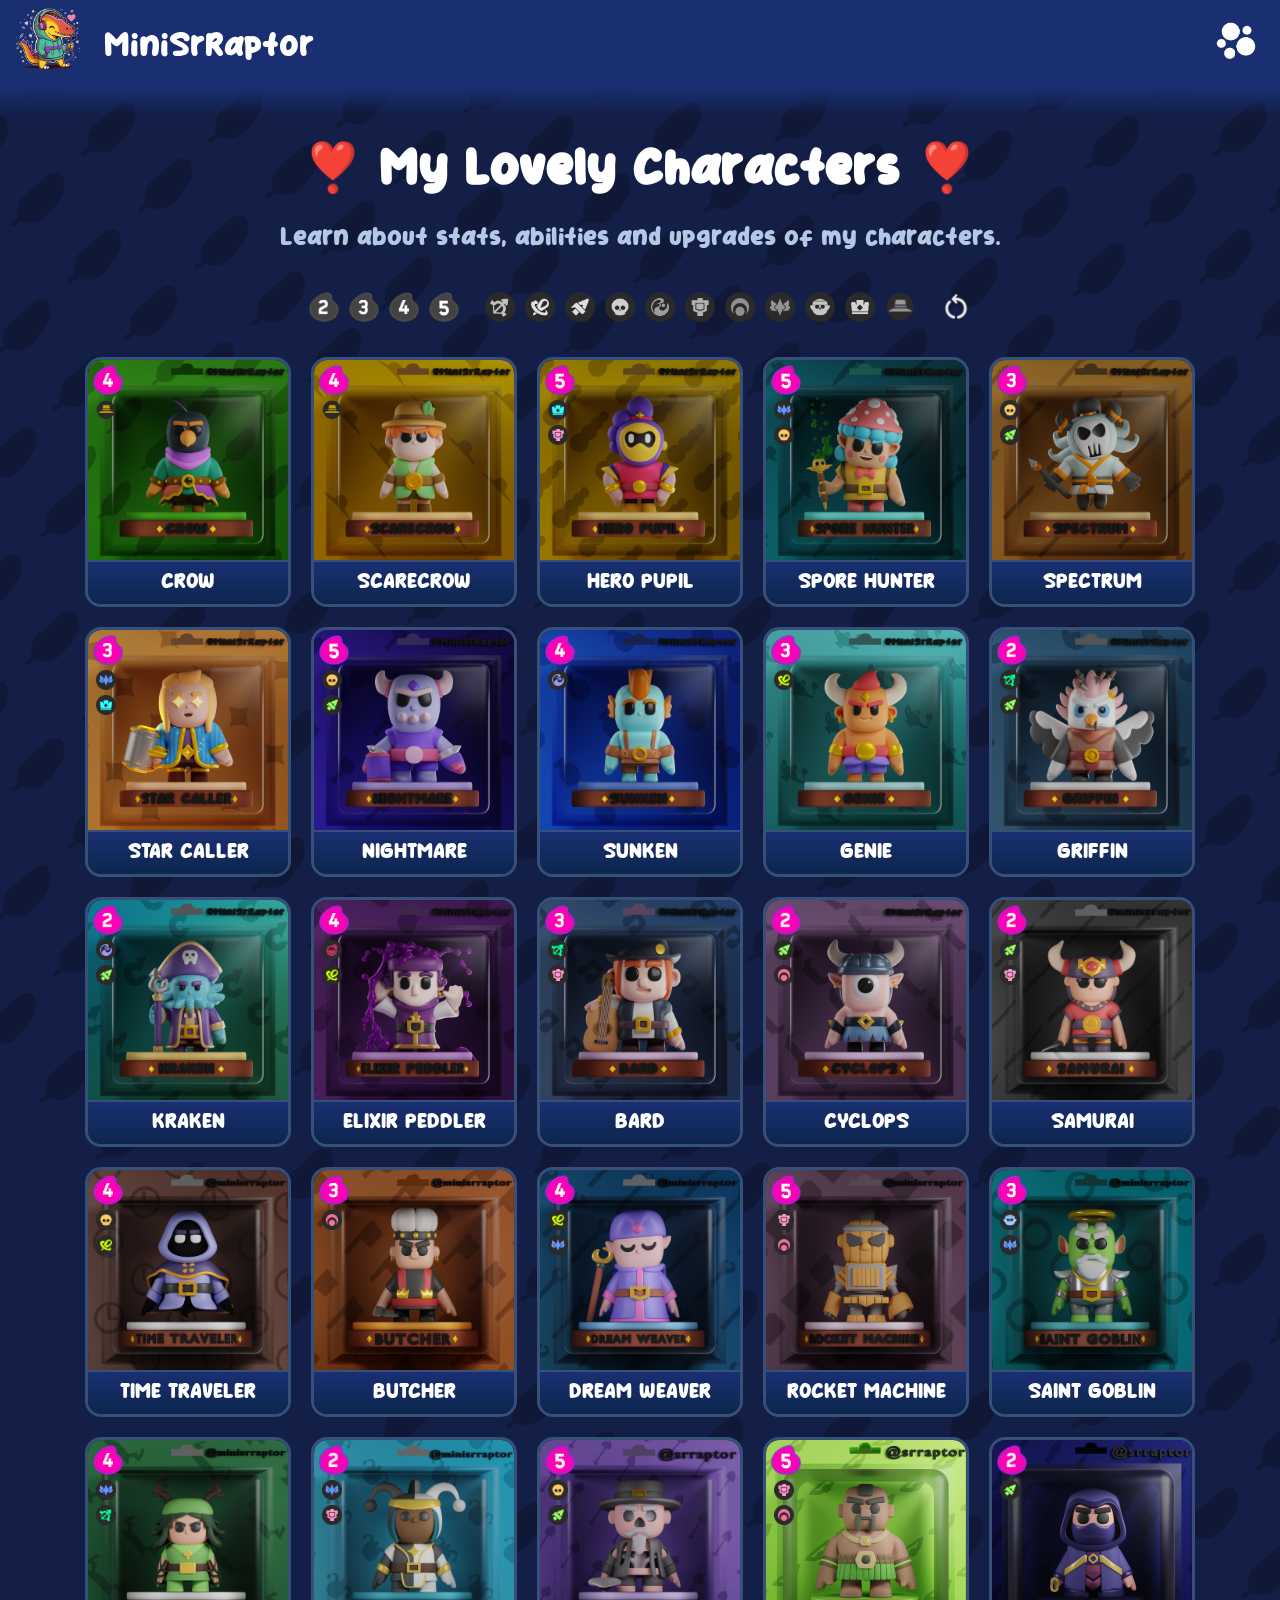
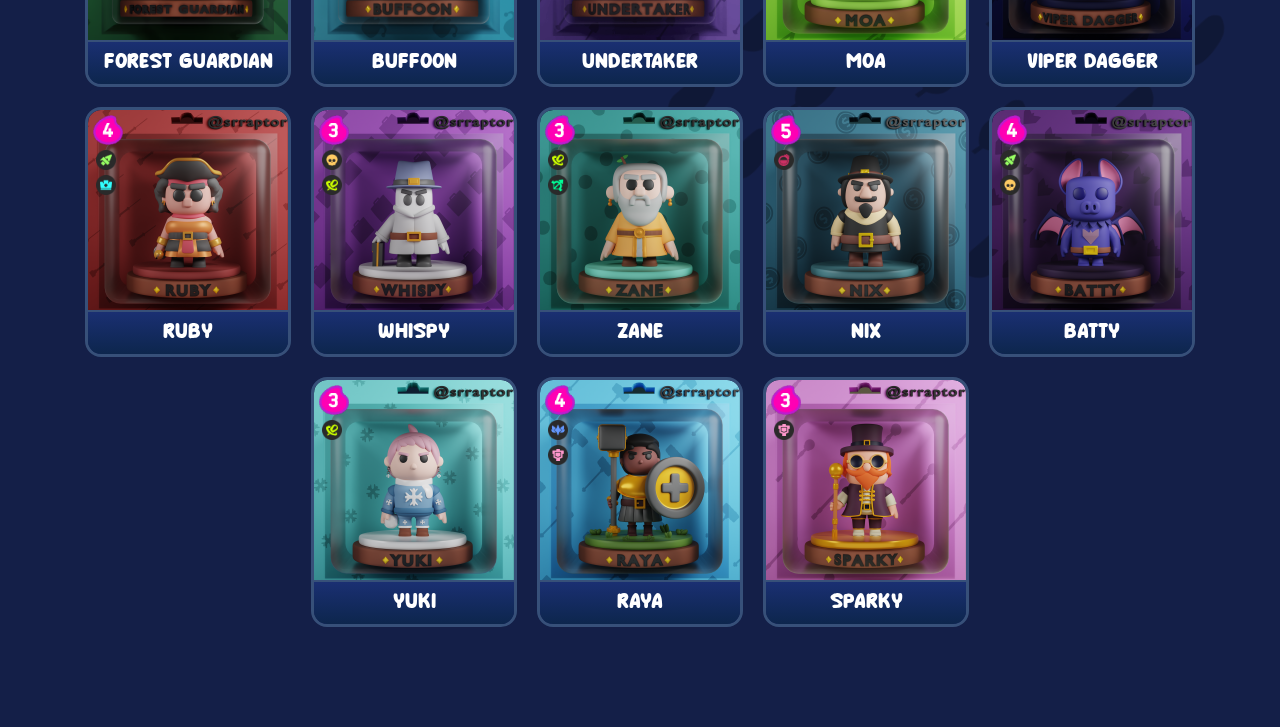
==== commit c5a97aa3: "Improve mobile view and solve images" ====
--- a/index.html
+++ b/index.html
@@ -3,50 +3,56 @@
 <head>
     <meta charset="UTF-8">
     <meta name="viewport" content="width=device-width, initial-scale=1.0">
-    <title>MiniSrRaptor</title>
+    <title>MiniSrRaptor's Characters</title>
     <link rel="stylesheet" href="style.css">
 </head>
 <body>
     <header>
         <nav>
             <ul>
-                <li><a href="#" onclick="location.reload();"><img src="img/Logo.png" alt="Logo"></a></li>
+                <li><a href="#" onclick="location.reload();"><img src="img/Logo.png" alt="Logo" class="nav-logo"></a></li>
                 <li><a href="#" onclick="location.reload();">MiniSrRaptor</a></li>
-                <li><a href="https://beacons.ai/minisrraptor"><img src="img/beacons.png" class="socialnetwork" alt="Beacons"></a></li>
+                <li><a href="https://beacons.ai/minisrraptor"><img src="img/beacons.png" alt="Beacons" class="socialnetwork"></a></li>
             </ul>
         </nav>
     </header>
+
     <main>
-        <section>
+        <section class="intro-section">
             <h1>❣️ My Lovely Characters ❣️</h1>
             <p>Learn about stats, abilities and upgrades of my characters.</p>
         </section>
-        <div class="filters">
-            <div class="filter-icons" id="elixir-filters">
-                <img src="img/elixir2.png" class="filter-icon" data-filter="elixir2" alt="Elixir 2">
-                <img src="img/elixir3.png" class="filter-icon" data-filter="elixir3" alt="Elixir 3">
-                <img src="img/elixir4.png" class="filter-icon" data-filter="elixir4" alt="Elixir 4">
-                <img src="img/elixir5.png" class="filter-icon" data-filter="elixir5" alt="Elixir 5">
+
+        <section class="filters">
+            <div id="elixir-filters" class="filter-icons">
+                <img src="img/elixir2.png" alt="Elixir 2" class="filter-icon" data-filter="elixir2">
+                <img src="img/elixir3.png" alt="Elixir 3" class="filter-icon" data-filter="elixir3">
+                <img src="img/elixir4.png" alt="Elixir 4" class="filter-icon" data-filter="elixir4">
+                <img src="img/elixir5.png" alt="Elixir 5" class="filter-icon" data-filter="elixir5">
             </div>
-            <div class="filter-icons" id="class-filters">
-                <img src="img/ranger.png" class="filter-icon" data-filter="ranger" alt="Ranger">
-                <img src="img/mage.png" class="filter-icon" data-filter="mage" alt="Mage">
-                <img src="img/rogue.png" class="filter-icon" data-filter="rogue" alt="Rogue">
-                <img src="img/undead.png" class="filter-icon" data-filter="undead" alt="Undead">
-                <img src="img/sea.png" class="filter-icon" data-filter="sea" alt="Sea">
-                <img src="img/clan.png" class="filter-icon" data-filter="clan" alt="Clan">
-                <img src="img/specialist.png" class="filter-icon" data-filter="specialist" alt="Specialist">
-                <img src="img/saint.png" class="filter-icon" data-filter="saint" alt="Saint">
-                <img src="img/goblin.png" class="filter-icon" data-filter="goblin" alt="Goblin">
-                <img src="img/royal.png" class="filter-icon" data-filter="royal" alt="Royal">
-                <img src="img/villager.png" class="filter-icon" data-filter="villager" alt="Villager">
+
+            <div id="class-filters" class="filter-icons">
+                <img src="img/ranger.png" alt="Ranger" class="filter-icon" data-filter="ranger">
+                <img src="img/mage.png" alt="Mage" class="filter-icon" data-filter="mage">
+                <img src="img/rogue.png" alt="Rogue" class="filter-icon" data-filter="rogue">
+                <img src="img/undead.png" alt="Undead" class="filter-icon" data-filter="undead">
+                <img src="img/sea.png" alt="Sea" class="filter-icon" data-filter="sea">
+                <img src="img/clan.png" alt="Clan" class="filter-icon" data-filter="clan">
+                <img src="img/specialist.png" alt="Specialist" class="filter-icon" data-filter="specialist">
+                <img src="img/saint.png" alt="Saint" class="filter-icon" data-filter="saint">
+                <img src="img/goblin.png" alt="Goblin" class="filter-icon" data-filter="goblin">
+                <img src="img/royal.png" alt="Royal" class="filter-icon" data-filter="royal">
+                <img src="img/villager.png" alt="Villager" class="filter-icon" data-filter="villager">
             </div>
-            <div class="filter-icons" id="reset-filters">
-                <img src="img/reset.png" class="filter-icon" data-filter="reset" alt="Reset Filters">
+
+            <div id="reset-filters" class="filter-icons">
+                <img src="img/reset.png" alt="Reset Filters" class="filter-icon" data-filter="reset">
             </div>
-        </div>
-        <section id="miniBox"></section>
+        </section>
+
+        <section id="miniBox" class="character-grid"></section>
     </main>
+
     <script src="script.js"></script>
 </body>
 </html>--- a/style.css
+++ b/style.css
@@ -54,8 +54,8 @@
 }
 nav ul{
     list-style: none;
-    margin: 0px;
-    padding: 0px;
+    margin: 0;
+    padding: 0;
     font-size: 2rem;
     display: flex;
     align-items: center;
@@ -229,25 +229,48 @@
 }
 
 /* When the aspect ratio is taller than wide */
-@media (max-aspect-ratio: 1/1) {
+@media (max-aspect-ratio: 0.8/1) {
+    header{
+        height: 70px;
+    }
+    nav ul{
+        margin-top: -10px;
+        padding: 0;
+        font-size: 1.5rem;
+    }
+    ul img{
+        margin-top: 10px;
+        width: 4rem;
+    }
+    .socialnetwork{
+        top: 25%;
+        width: 3rem;
+    }
     h1 {
-        font-size: 1.5rem;
+        font-size: 1.35rem;
     }
     section p {
         font-size: 1rem;
     }
     .character {
-        flex: 1 1 9rem;
+        flex: 1 1 6rem;
         max-width: 8rem;
     }
     .class img {
-        width: 1.1rem;
+        width: 0.9rem;
     }
     .elixir img {
+        width: 1.3rem;
+    }
+    .miniName {
+        font-size: 0.8rem;
+        height: 1.2rem;
+        line-height: 1rem;
+    }
+    .filter-icon {
         width: 1.5rem;
-    }
-    .miniName {
-        font-size: 1.1rem;
+        height: 1.5rem;
+        margin: 0.2rem;
     }
 }
 /* Dynamically set pattern */
